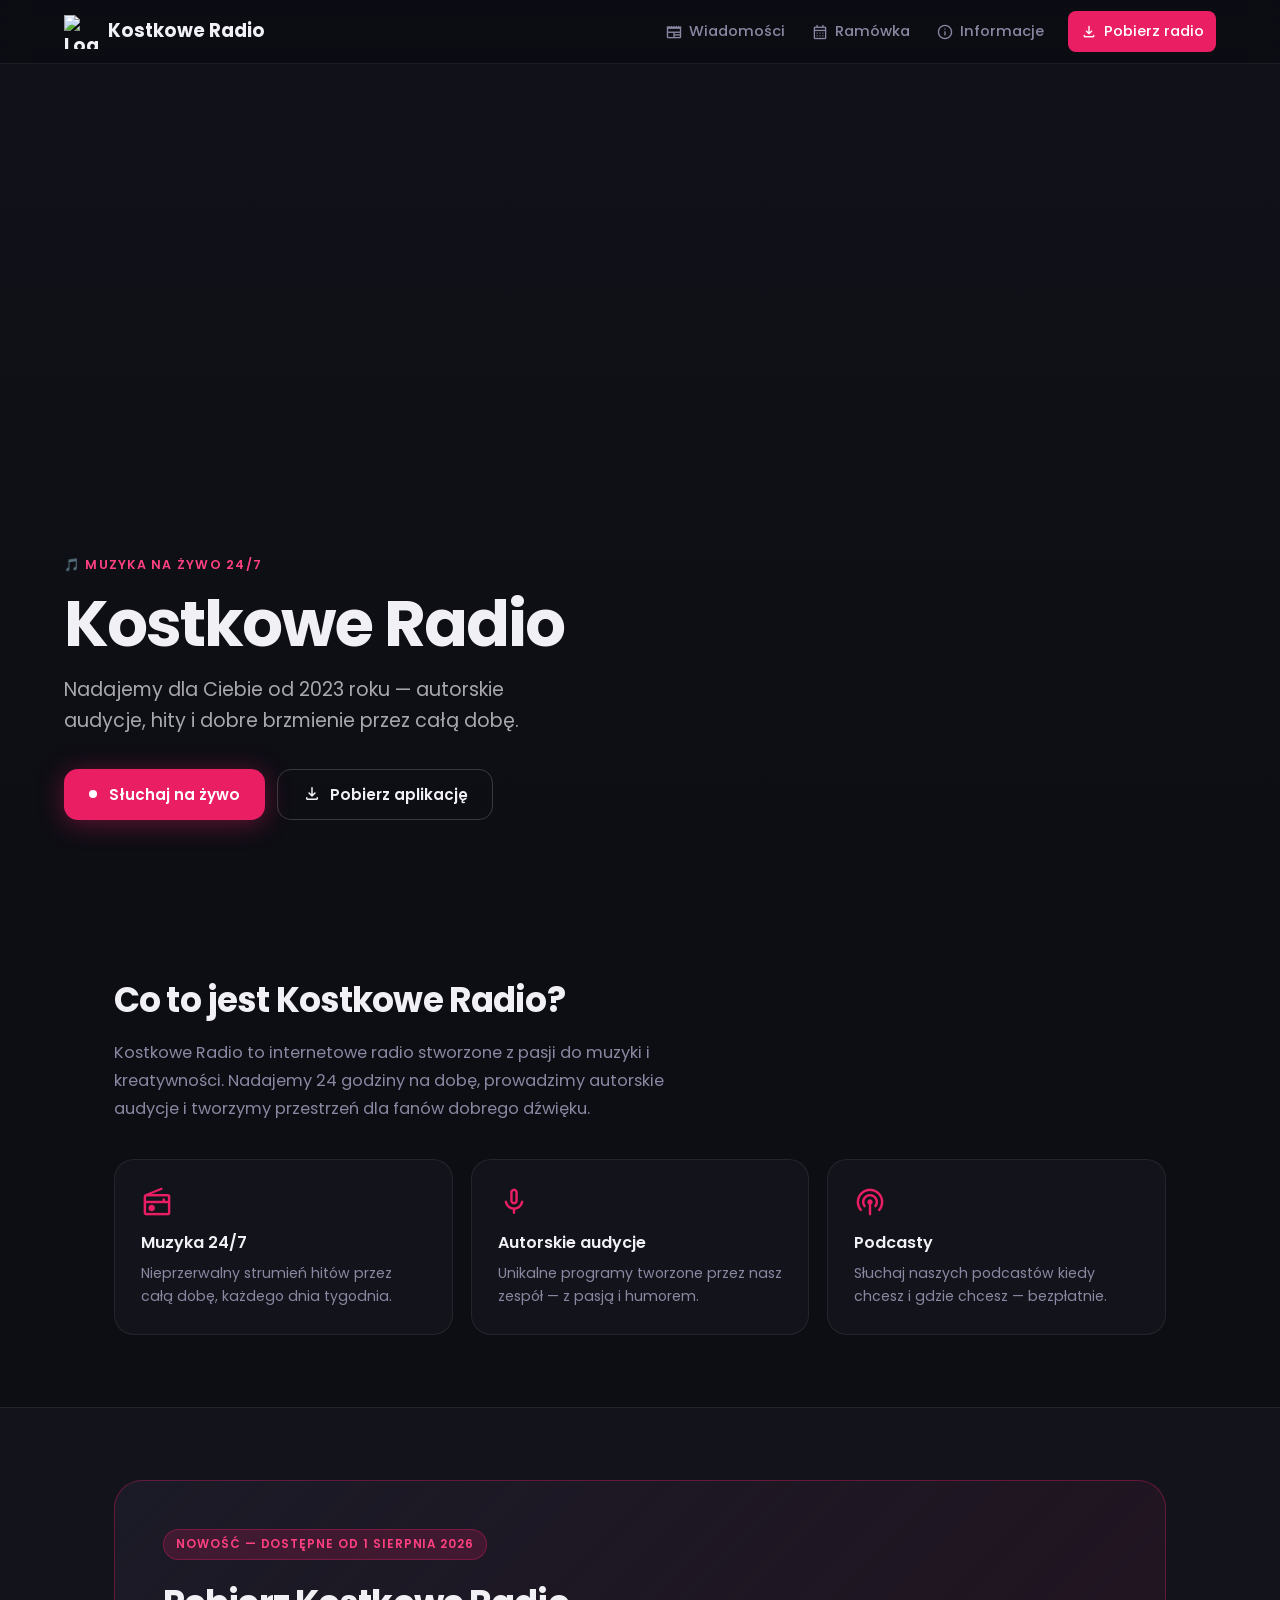
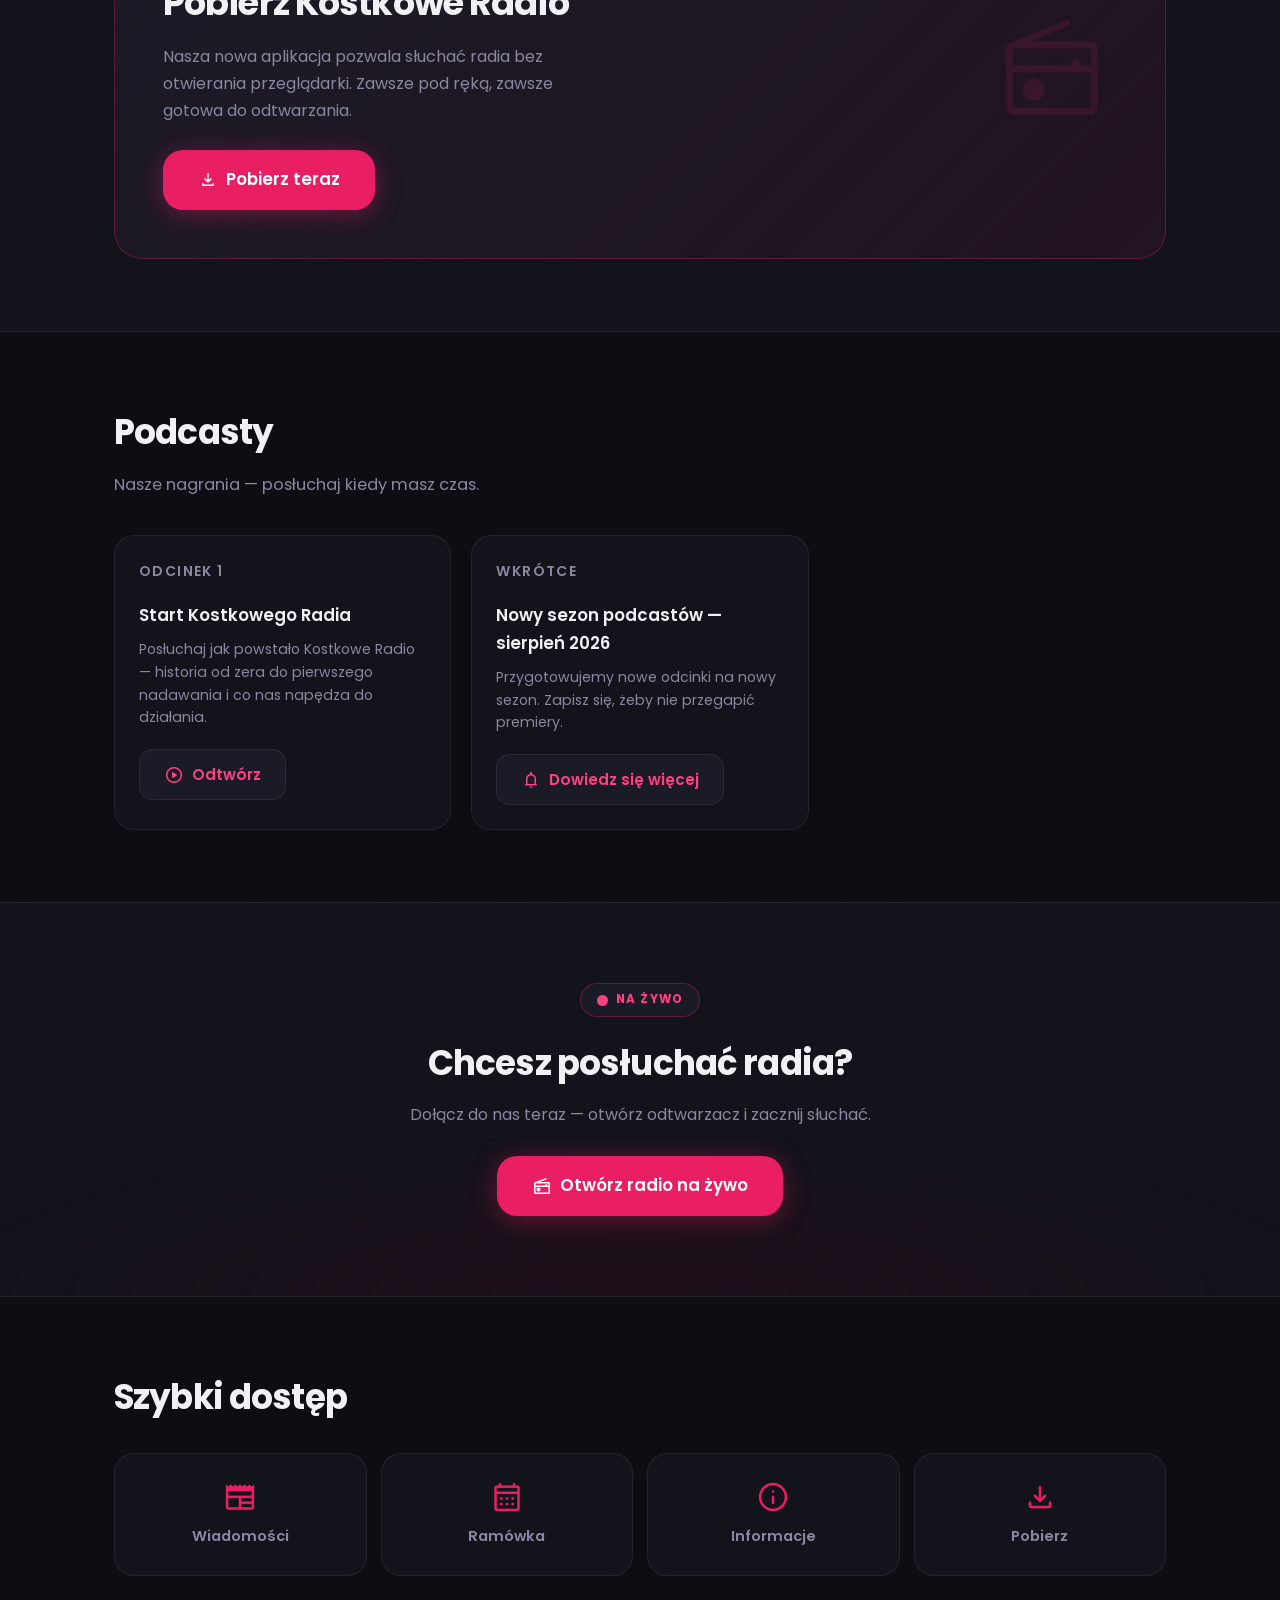
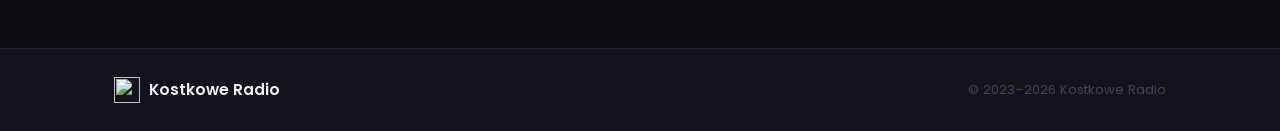
==== index.html @ e338e618 "Add files via upload" ====
<!DOCTYPE html>
<html lang="pl">
<head>
  <meta charset="UTF-8" />
  <meta name="viewport" content="width=device-width, initial-scale=1.0" />
  <meta name="description" content="Kostkowe Radio — internetowa stacja radiowa. Muzyka 24/7, autorskie audycje i podcasty." />
  <title>Kostkowe Radio</title>
  <link rel="icon" href="https://kostkoweradio.github.io/strona-glowna/icon.png" type="image/png" />
  <link rel="preconnect" href="https://fonts.googleapis.com" />
  <link rel="preconnect" href="https://fonts.gstatic.com" crossorigin />
  <link href="https://fonts.googleapis.com/css2?family=Poppins:wght@400;500;600;700&display=swap" rel="stylesheet" />
  <link rel="stylesheet" href="https://fonts.googleapis.com/css2?family=Material+Symbols+Rounded:opsz,wght,FILL,GRAD@20,400,1,0" />
  <link rel="stylesheet" href="style.css" />
</head>
<body>

  <!-- ===== NAVBAR ===== -->
  <header class="navbar">
    <div class="navbar-inner">
      <a href="index.html" class="navbar-brand">
        <img src="https://kostkoweradio.github.io/strona-glowna/icon.png" alt="Logo Kostkowe Radio" class="navbar-logo" />
        <span>Kostkowe Radio</span>
      </a>
      <button class="hamburger" id="hamburger" aria-label="Otwórz menu" aria-expanded="false">
        <span class="material-symbols-rounded">menu</span>
      </button>
      <nav class="nav-links" id="nav-links" aria-label="Nawigacja główna">
        <a href="wiadomosci.html" class="nav-link">
          <span class="material-symbols-rounded">newspaper</span>Wiadomości
        </a>
        <a href="ramowka.html" class="nav-link">
          <span class="material-symbols-rounded">calendar_month</span>Ramówka
        </a>
        <a href="informacje.html" class="nav-link">
          <span class="material-symbols-rounded">info</span>Informacje
        </a>
        <a href="/pobierz-kostkowe-radio/" class="nav-link nav-dl">
          <span class="material-symbols-rounded">download</span>Pobierz radio
        </a>
      </nav>
    </div>
  </header>

  <main>

    <!-- ===== HERO ===== -->
    <section class="hero" aria-label="Baner główny">
      <div class="hero-content">
        <p class="hero-label">🎵 Muzyka na żywo 24/7</p>
        <h1 class="hero-title">Kostkowe Radio</h1>
        <p class="hero-sub">Nadajemy dla Ciebie od 2023 roku — autorskie audycje, hity i dobre brzmienie przez całą dobę.</p>
        <div class="hero-actions">
          <a href="https://kostkoweradio.github.io/radio" target="_blank" rel="noopener noreferrer" class="btn btn-primary">
            <span class="live-dot"></span>&nbsp;Słuchaj na żywo
          </a>
          <a href="/pobierz-kostkowe-radio/" class="btn btn-outline">
            <span class="material-symbols-rounded">download</span>Pobierz aplikację
          </a>
        </div>
      </div>
    </section>

    <!-- ===== O NAS ===== -->
    <section class="section" aria-labelledby="opis-title">
      <div class="container">
        <h2 class="section-title" id="opis-title">Co to jest Kostkowe Radio?</h2>
        <p class="section-sub">
          Kostkowe Radio to internetowe radio stworzone z pasji do muzyki i kreatywności. Nadajemy 24 godziny na dobę, prowadzimy autorskie audycje i tworzymy przestrzeń dla fanów dobrego dźwięku.
        </p>
        <div class="feature-grid">
          <div class="feature-card">
            <span class="material-symbols-rounded feature-icon">radio</span>
            <h3>Muzyka 24/7</h3>
            <p>Nieprzerwalny strumień hitów przez całą dobę, każdego dnia tygodnia.</p>
          </div>
          <div class="feature-card">
            <span class="material-symbols-rounded feature-icon">mic</span>
            <h3>Autorskie audycje</h3>
            <p>Unikalne programy tworzone przez nasz zespół — z pasją i humorem.</p>
          </div>
          <div class="feature-card">
            <span class="material-symbols-rounded feature-icon">podcasts</span>
            <h3>Podcasty</h3>
            <p>Słuchaj naszych podcastów kiedy chcesz i gdzie chcesz — bezpłatnie.</p>
          </div>
        </div>
      </div>
    </section>

    <!-- ===== POBIERZ ===== -->
    <section class="section section-alt" aria-labelledby="pobierz-title">
      <div class="container">
        <div class="download-panel">
          <div class="download-text">
            <span class="dl-badge">Nowość — dostępne od 1 sierpnia 2026</span>
            <h2 id="pobierz-title">Pobierz Kostkowe Radio</h2>
            <p>Nasza nowa aplikacja pozwala słuchać radia bez otwierania przeglądarki. Zawsze pod ręką, zawsze gotowa do odtwarzania.</p>
            <a href="/pobierz-kostkowe-radio/" class="btn btn-primary btn-lg">
              <span class="material-symbols-rounded">download</span>Pobierz teraz
            </a>
          </div>
          <div class="dl-visual" aria-hidden="true">
            <span class="material-symbols-rounded">radio</span>
          </div>
        </div>
      </div>
    </section>

    <!-- ===== PODCASTY ===== -->
    <section class="section" aria-labelledby="podcasty-title">
      <div class="container">
        <h2 class="section-title" id="podcasty-title">Podcasty</h2>
        <p class="section-sub">Nasze nagrania — posłuchaj kiedy masz czas.</p>
        <div class="podcast-grid">
          <article class="podcast-card">
            <p class="podcast-ep">Odcinek 1</p>
            <h3>Start Kostkowego Radia</h3>
            <p>Posłuchaj jak powstało Kostkowe Radio — historia od zera do pierwszego nadawania i co nas napędza do działania.</p>
            <a href="https://kostkoweradio.github.io/podcasty/Koniec%20Zmiany%20Czasu%20Ju%C5%BC%20Od%202026.mp3"
               target="_blank" rel="noopener noreferrer" class="btn btn-ghost">
              <span class="material-symbols-rounded">play_circle</span>Odtwórz
            </a>
          </article>
          <article class="podcast-card">
            <p class="podcast-ep">Wkrótce</p>
            <h3>Nowy sezon podcastów — sierpień 2026</h3>
            <p>Przygotowujemy nowe odcinki na nowy sezon. Zapisz się, żeby nie przegapić premiery.</p>
            <a href="informacje.html" class="btn btn-ghost">
              <span class="material-symbols-rounded">notifications</span>Dowiedz się więcej
            </a>
          </article>
        </div>
      </div>
    </section>

    <!-- ===== LIVE ===== -->
    <section class="section section-live" aria-labelledby="live-title">
      <div class="container">
        <div class="live-panel">
          <div class="live-badge" aria-live="polite">
            <span class="live-dot live-dot-md"></span>NA ŻYWO
          </div>
          <h2 id="live-title">Chcesz posłuchać radia?</h2>
          <p>Dołącz do nas teraz — otwórz odtwarzacz i zacznij słuchać.</p>
          <a href="https://kostkoweradio.github.io/radio" target="_blank" rel="noopener noreferrer" class="btn btn-primary btn-lg">
            <span class="material-symbols-rounded">radio</span>Otwórz radio na żywo
          </a>
        </div>
      </div>
    </section>

    <!-- ===== SZYBKI DOSTĘP ===== -->
    <section class="section" aria-labelledby="tiles-title">
      <div class="container">
        <h2 class="section-title" id="tiles-title">Szybki dostęp</h2>
        <div class="tiles-grid">
          <a href="wiadomosci.html" class="tile">
            <span class="material-symbols-rounded">newspaper</span>
            <span class="tile-label">Wiadomości</span>
          </a>
          <a href="ramowka.html" class="tile">
            <span class="material-symbols-rounded">calendar_month</span>
            <span class="tile-label">Ramówka</span>
          </a>
          <a href="informacje.html" class="tile">
            <span class="material-symbols-rounded">info</span>
            <span class="tile-label">Informacje</span>
          </a>
          <a href="/pobierz-kostkowe-radio/" class="tile">
            <span class="material-symbols-rounded">download</span>
            <span class="tile-label">Pobierz</span>
          </a>
        </div>
      </div>
    </section>

  </main>

  <!-- ===== FOOTER ===== -->
  <footer class="footer">
    <div class="container footer-inner">
      <div class="footer-brand">
        <img src="https://kostkoweradio.github.io/strona-glowna/icon.png" alt="" class="footer-logo" aria-hidden="true" />
        <span>Kostkowe Radio</span>
      </div>
      <p class="footer-copy">© 2023–2026 Kostkowe Radio</p>
    </div>
  </footer>

  <script src="main.js"></script>
</body>
</html>
---- style.css ----
/* =====================================================
   Kostkowe Radio — style.css
   ===================================================== */

/* ===== CSS VARIABLES ===== */
:root {
  --bg:         #0d0d14;
  --surface:    #13131b;
  --surface-el: #1b1b27;
  --border:     rgba(255,255,255,0.07);
  --border-hi:  rgba(233,30,99,0.35);
  --accent:     #e91e63;
  --accent-lt:  #ff4081;
  --accent-glow:rgba(233,30,99,0.18);
  --txt:        #f0f0f5;
  --txt-2:      #8888a2;
  --txt-3:      #44445a;
  --r-sm:  8px;
  --r-md: 14px;
  --r-lg: 20px;
  --r-xl: 28px;
  --sh-accent: 0 4px 26px rgba(233,30,99,0.38);
  --nav-h: 64px;
  --font: 'Poppins', system-ui, sans-serif;
  --ease: 0.2s ease;
}

/* ===== RESET ===== */
*, *::before, *::after { box-sizing: border-box; margin: 0; padding: 0; }
img { display: block; max-width: 100%; }
a   { color: inherit; text-decoration: none; }
button { font-family: inherit; cursor: pointer; }
ul { list-style: none; }

/* ===== BASE ===== */
html { scroll-behavior: smooth; }
body {
  font-family: var(--font);
  background: var(--bg);
  color: var(--txt);
  line-height: 1.65;
  overflow-x: hidden;
}

/* ===== CONTAINER ===== */
.container {
  max-width: 1100px;
  margin: 0 auto;
  padding: 0 24px;
}

/* =====================================================
   NAVBAR
   ===================================================== */
.navbar {
  position: sticky;
  top: 0;
  z-index: 900;
  height: var(--nav-h);
  background: rgba(13,13,20,0.92);
  backdrop-filter: blur(14px);
  -webkit-backdrop-filter: blur(14px);
  border-bottom: 1px solid var(--border);
}
.navbar-inner {
  max-width: 1200px;
  margin: 0 auto;
  padding: 0 24px;
  height: 100%;
  display: flex;
  align-items: center;
  justify-content: space-between;
}
.navbar-brand {
  display: flex;
  align-items: center;
  gap: 10px;
  font-weight: 700;
  font-size: 1.15rem;
  color: var(--txt);
  flex-shrink: 0;
}
.navbar-logo { width: 34px; height: 34px; object-fit: contain; }

.nav-links { display: flex; align-items: center; gap: 2px; }
.nav-link {
  display: inline-flex;
  align-items: center;
  gap: 6px;
  padding: 8px 12px;
  border-radius: var(--r-sm);
  font-size: 0.92rem;
  font-weight: 500;
  color: var(--txt-2);
  white-space: nowrap;
  transition: color var(--ease), background var(--ease);
}
.nav-link .material-symbols-rounded { font-size: 18px; flex-shrink: 0; }
.nav-link:hover,
.nav-link.active { color: var(--txt); background: var(--surface-el); }

.nav-dl {
  background: var(--accent);
  color: #fff !important;
  margin-left: 10px;
}
.nav-dl:hover { background: var(--accent-lt) !important; }

.hamburger {
  display: none;
  align-items: center;
  justify-content: center;
  background: none;
  border: none;
  color: var(--txt);
  padding: 8px;
  border-radius: var(--r-sm);
}
.hamburger .material-symbols-rounded { font-size: 26px; }

/* =====================================================
   HERO
   ===================================================== */
.hero {
  position: relative;
  min-height: calc(100vh - var(--nav-h));
  background:
    url('https://kostkoweradio.github.io/strona-glowna/0yg11h.jpg')
    center/cover no-repeat;
  background-color: var(--surface);
  display: flex;
  align-items: flex-end;
  padding: 64px 5% 80px;
  overflow: hidden;
}
.hero::before {
  content: '';
  position: absolute;
  inset: 0;
  background: linear-gradient(
    to top,
    rgba(13,13,20,1)    0%,
    rgba(13,13,20,0.72) 45%,
    rgba(13,13,20,0.28) 100%
  );
  z-index: 0;
}
.hero-content { position: relative; z-index: 1; max-width: 640px; }
.hero-label {
  display: inline-block;
  font-size: 0.78rem;
  font-weight: 600;
  letter-spacing: 0.1em;
  text-transform: uppercase;
  color: var(--accent-lt);
  margin-bottom: 14px;
}
.hero-title {
  font-size: clamp(2.2rem, 5.5vw, 4rem);
  font-weight: 700;
  line-height: 1.1;
  letter-spacing: -0.03em;
  margin-bottom: 14px;
}
.hero-sub {
  font-size: clamp(0.95rem, 2vw, 1.2rem);
  color: rgba(240,240,245,0.68);
  margin-bottom: 32px;
  max-width: 460px;
}
.hero-actions { display: flex; flex-wrap: wrap; gap: 12px; }

/* =====================================================
   BUTTONS
   ===================================================== */
.btn {
  display: inline-flex;
  align-items: center;
  gap: 8px;
  padding: 12px 24px;
  border-radius: var(--r-md);
  font-family: var(--font);
  font-weight: 600;
  font-size: 0.95rem;
  border: 1.5px solid transparent;
  transition: transform var(--ease), box-shadow var(--ease), background var(--ease), border-color var(--ease);
}
.btn .material-symbols-rounded { font-size: 20px; }
.btn:active { transform: scale(0.97); }

.btn-primary {
  background: var(--accent);
  color: #fff;
  box-shadow: var(--sh-accent);
}
.btn-primary:hover {
  background: var(--accent-lt);
  transform: translateY(-1px);
  box-shadow: 0 6px 32px rgba(233,30,99,0.48);
}
.btn-outline {
  background: transparent;
  color: var(--txt);
  border-color: rgba(255,255,255,0.18);
}
.btn-outline:hover {
  border-color: rgba(255,255,255,0.4);
  background: rgba(255,255,255,0.05);
}
.btn-ghost {
  background: var(--surface-el);
  color: var(--accent-lt);
  border-color: var(--border);
}
.btn-ghost:hover { background: var(--accent); color: #fff; border-color: var(--accent); }

.btn-lg { padding: 15px 34px; font-size: 1.05rem; border-radius: var(--r-lg); }

/* ===== LIVE DOT ===== */
.live-dot {
  display: inline-block;
  width: 8px; height: 8px;
  border-radius: 50%;
  background: currentColor;
  flex-shrink: 0;
  animation: pulse-dot 2.2s ease-in-out infinite;
}
.live-dot-md { width: 11px; height: 11px; color: var(--accent-lt); }
@keyframes pulse-dot {
  0%,100% { opacity: 1; transform: scale(1); }
  50%      { opacity: 0.4; transform: scale(0.75); }
}

/* =====================================================
   SECTIONS
   ===================================================== */
.section { padding: 72px 0; }
.section-alt {
  background: var(--surface);
  border-top:    1px solid var(--border);
  border-bottom: 1px solid var(--border);
}
.section-title {
  font-size: clamp(1.45rem, 3vw, 2.15rem);
  font-weight: 700;
  letter-spacing: -0.025em;
  margin-bottom: 10px;
}
.section-sub {
  font-size: 1.02rem;
  color: var(--txt-2);
  max-width: 580px;
  line-height: 1.72;
  margin-bottom: 36px;
}

/* =====================================================
   FEATURE GRID
   ===================================================== */
.feature-grid {
  display: grid;
  grid-template-columns: repeat(auto-fit, minmax(220px, 1fr));
  gap: 18px;
  margin-top: 36px;
}
.feature-card {
  background: var(--surface);
  border: 1px solid var(--border);
  border-radius: var(--r-lg);
  padding: 26px;
  transition: border-color var(--ease), transform var(--ease);
}
.feature-card:hover { border-color: var(--border-hi); transform: translateY(-3px); }
.feature-icon { font-size: 32px; color: var(--accent); display: block; margin-bottom: 12px; }
.feature-card h3 { font-size: 1rem; font-weight: 600; margin-bottom: 6px; }
.feature-card p  { font-size: 0.88rem; color: var(--txt-2); line-height: 1.62; }

/* =====================================================
   DOWNLOAD PANEL
   ===================================================== */
.download-panel {
  display: grid;
  grid-template-columns: 1fr 130px;
  align-items: center;
  gap: 32px;
  background: linear-gradient(135deg, var(--surface-el) 0%, rgba(233,30,99,0.07) 100%);
  border: 1px solid var(--border-hi);
  border-radius: var(--r-xl);
  padding: 48px;
  overflow: hidden;
}
.dl-badge {
  display: inline-block;
  background: var(--accent-glow);
  color: var(--accent-lt);
  border: 1px solid var(--border-hi);
  font-size: 0.74rem;
  font-weight: 600;
  letter-spacing: 0.08em;
  text-transform: uppercase;
  padding: 5px 12px;
  border-radius: 100px;
  margin-bottom: 14px;
}
.download-text h2 {
  font-size: clamp(1.5rem, 3.5vw, 2.2rem);
  font-weight: 700;
  letter-spacing: -0.025em;
  margin-bottom: 10px;
}
.download-text p {
  font-size: 1rem;
  color: var(--txt-2);
  line-height: 1.7;
  margin-bottom: 26px;
  max-width: 440px;
}
.dl-visual {
  display: flex;
  justify-content: center;
  align-items: center;
}
.dl-visual .material-symbols-rounded {
  font-size: 110px;
  color: rgba(233,30,99,0.13);
  user-select: none;
}

/* =====================================================
   PODCAST CARDS
   ===================================================== */
.podcast-grid {
  display: grid;
  grid-template-columns: repeat(auto-fill, minmax(290px, 1fr));
  gap: 20px;
  margin-top: 32px;
}
.podcast-card {
  background: var(--surface);
  border: 1px solid var(--border);
  border-radius: var(--r-lg);
  padding: 24px;
  transition: border-color var(--ease), transform var(--ease);
}
.podcast-card:hover { border-color: var(--border-hi); transform: translateY(-2px); }
.podcast-ep {
  font-size: 0.74rem;
  font-weight: 600;
  letter-spacing: 0.1em;
  text-transform: uppercase;
  color: var(--accent);
  margin-bottom: 8px;
}
.podcast-card h3 { font-size: 1.05rem; font-weight: 600; margin-bottom: 8px; }
.podcast-card p  { font-size: 0.88rem; color: var(--txt-2); line-height: 1.62; margin-bottom: 20px; }

/* =====================================================
   LIVE SECTION
   ===================================================== */
.section-live {
  background: radial-gradient(
    ellipse 80% 60% at 50% 100%,
    rgba(233,30,99,0.08) 0%,
    var(--surface) 70%
  );
  border-top:    1px solid var(--border);
  border-bottom: 1px solid var(--border);
}
.live-panel { text-align: center; padding: 8px 0; }
.live-badge {
  display: inline-flex;
  align-items: center;
  gap: 8px;
  background: var(--surface-el);
  border: 1px solid var(--border-hi);
  border-radius: 100px;
  padding: 6px 16px;
  font-size: 0.74rem;
  font-weight: 700;
  letter-spacing: 0.1em;
  color: var(--accent-lt);
  margin-bottom: 18px;
}
.live-panel h2 {
  font-size: clamp(1.45rem, 3.5vw, 2.15rem);
  font-weight: 700;
  letter-spacing: -0.025em;
  margin-bottom: 10px;
}
.live-panel > p { color: var(--txt-2); font-size: 1rem; margin-bottom: 28px; }

/* =====================================================
   QUICK TILES
   ===================================================== */
.tiles-grid {
  display: grid;
  grid-template-columns: repeat(auto-fit, minmax(140px, 1fr));
  gap: 14px;
  margin-top: 28px;
}
.tile {
  display: flex;
  flex-direction: column;
  align-items: center;
  gap: 10px;
  background: var(--surface);
  border: 1px solid var(--border);
  border-radius: var(--r-lg);
  padding: 26px 16px;
  color: var(--txt-2);
  transition: border-color var(--ease), color var(--ease), transform var(--ease);
}
.tile:hover { border-color: var(--border-hi); color: var(--txt); transform: translateY(-3px); }
.tile .material-symbols-rounded { font-size: 34px; color: var(--accent); }
.tile-label { font-weight: 600; font-size: 0.92rem; }

/* =====================================================
   FOOTER
   ===================================================== */
.footer {
  background: var(--surface);
  border-top: 1px solid var(--border);
  padding: 28px 0;
}
.footer-inner {
  display: flex;
  align-items: center;
  justify-content: space-between;
  flex-wrap: wrap;
  gap: 14px;
}
.footer-brand { display: flex; align-items: center; gap: 9px; font-weight: 600; font-size: 0.97rem; }
.footer-logo  { width: 26px; height: 26px; object-fit: contain; }
.footer-copy  { color: var(--txt-3); font-size: 0.82rem; }

/* =====================================================
   PAGE HERO  (wiadomości / ramówka / informacje)
   ===================================================== */
.page-hero {
  padding: 60px 0 36px;
  border-bottom: 1px solid var(--border);
}
.page-eyebrow {
  display: inline-flex;
  align-items: center;
  gap: 7px;
  font-size: 0.76rem;
  font-weight: 600;
  letter-spacing: 0.1em;
  text-transform: uppercase;
  color: var(--accent);
  margin-bottom: 10px;
}
.page-eyebrow .material-symbols-rounded { font-size: 17px; }
.page-hero h1 {
  font-size: clamp(1.8rem, 4vw, 2.75rem);
  font-weight: 700;
  letter-spacing: -0.025em;
  line-height: 1.12;
}
.page-hero p { color: var(--txt-2); font-size: 1.05rem; margin-top: 8px; }

/* =====================================================
   NEWS
   ===================================================== */
.news-grid {
  display: grid;
  grid-template-columns: repeat(auto-fill, minmax(280px, 1fr));
  gap: 22px;
  margin-top: 36px;
}
.news-card {
  background: var(--surface);
  border: 1px solid var(--border);
  border-radius: var(--r-lg);
  padding: 26px;
  display: flex;
  flex-direction: column;
  transition: border-color var(--ease), transform var(--ease);
}
.news-card:hover { border-color: var(--border-hi); transform: translateY(-3px); }
.news-date {
  font-size: 0.74rem;
  font-weight: 600;
  letter-spacing: 0.08em;
  text-transform: uppercase;
  color: var(--accent);
  margin-bottom: 8px;
}
.news-card h3 { font-size: 1.05rem; font-weight: 600; line-height: 1.4; margin-bottom: 8px; }
.news-card p  { font-size: 0.88rem; color: var(--txt-2); line-height: 1.65; flex-grow: 1; margin-bottom: 18px; }
.news-more {
  display: inline-flex;
  align-items: center;
  gap: 4px;
  color: var(--accent-lt);
  font-size: 0.88rem;
  font-weight: 600;
}
.news-more:hover { text-decoration: underline; }
.news-more .material-symbols-rounded { font-size: 16px; }

/* =====================================================
   SCHEDULE
   ===================================================== */
.schedule-wrap { margin-top: 36px; display: grid; gap: 26px; }
.schedule-block {
  background: var(--surface);
  border: 1px solid var(--border);
  border-radius: var(--r-lg);
  overflow: hidden;
}
.schedule-head {
  padding: 13px 22px;
  background: var(--surface-el);
  border-bottom: 1px solid var(--border);
  font-size: 0.76rem;
  font-weight: 700;
  letter-spacing: 0.1em;
  text-transform: uppercase;
  color: var(--accent);
}
.schedule-row {
  display: grid;
  grid-template-columns: 108px 1fr;
  padding: 13px 22px;
  border-bottom: 1px solid var(--border);
  gap: 8px;
  transition: background var(--ease);
}
.schedule-row:last-child { border-bottom: none; }
.schedule-row:hover { background: var(--surface-el); }
.sch-time { font-size: 0.88rem; font-weight: 600; color: var(--accent-lt); white-space: nowrap; }
.sch-info { display: flex; flex-direction: column; gap: 2px; }
.sch-title { font-size: 0.95rem; font-weight: 500; }
.sch-desc  { font-size: 0.82rem; color: var(--txt-2); }

/* =====================================================
   INFO PAGE
   ===================================================== */
.info-grid {
  display: grid;
  grid-template-columns: repeat(auto-fit, minmax(270px, 1fr));
  gap: 22px;
  margin-top: 36px;
}
.info-card {
  background: var(--surface);
  border: 1px solid var(--border);
  border-radius: var(--r-lg);
  padding: 26px;
}
.info-card-head {
  display: flex;
  align-items: center;
  gap: 9px;
  margin-bottom: 16px;
}
.info-card-head .material-symbols-rounded { color: var(--accent); font-size: 22px; }
.info-card-head h3 { font-size: 1.05rem; font-weight: 600; }
.info-card > p { font-size: 0.9rem; color: var(--txt-2); line-height: 1.7; margin-bottom: 8px; }
.info-list li {
  display: flex;
  align-items: baseline;
  gap: 10px;
  padding: 9px 0;
  border-bottom: 1px solid var(--border);
  font-size: 0.88rem;
}
.info-list li:last-child { border-bottom: none; }
.info-list li::before {
  content: '';
  display: inline-block;
  width: 5px; height: 5px;
  border-radius: 50%;
  background: var(--accent);
  flex-shrink: 0;
  margin-top: 3px;
}
.li-label { color: var(--txt-2); min-width: 90px; }
.li-val   { color: var(--txt); font-weight: 500; }

/* =====================================================
   MOBILE MENU
   ===================================================== */
@media (max-width: 768px) {
  .hamburger { display: flex; }

  .nav-links {
    display: none;
    position: fixed;
    top: var(--nav-h);
    left: 0; right: 0;
    background: var(--surface);
    border-bottom: 1px solid var(--border);
    flex-direction: column;
    padding: 12px;
    gap: 4px;
    z-index: 890;
    box-shadow: 0 12px 40px rgba(0,0,0,0.5);
  }
  .nav-links.open { display: flex; }
  .nav-link { width: 100%; padding: 13px 16px; }
  .nav-dl { margin-left: 0; margin-top: 4px; }
}

/* =====================================================
   RESPONSIVE BREAKPOINTS
   ===================================================== */
@media (max-width: 900px) {
  .download-panel { padding: 36px 28px; }
}

@media (max-width: 700px) {
  .hero { align-items: flex-end; padding: 40px 24px 60px; min-height: 80vh; }
  .download-panel { grid-template-columns: 1fr; padding: 30px 24px; }
  .dl-visual { display: none; }
  .tiles-grid { grid-template-columns: repeat(2, 1fr); }
  .footer-inner { flex-direction: column; align-items: flex-start; }
  .section { padding: 52px 0; }
  .page-hero { padding: 44px 0 28px; }
}

@media (max-width: 480px) {
  .section { padding: 44px 0; }
  .feature-grid  { grid-template-columns: 1fr; }
  .news-grid     { grid-template-columns: 1fr; }
  .podcast-grid  { grid-template-columns: 1fr; }
  .info-grid     { grid-template-columns: 1fr; }
  .tiles-grid    { grid-template-columns: repeat(2, 1fr); }
  .download-panel { padding: 24px 20px; }
  .sch-desc { display: none; }
}
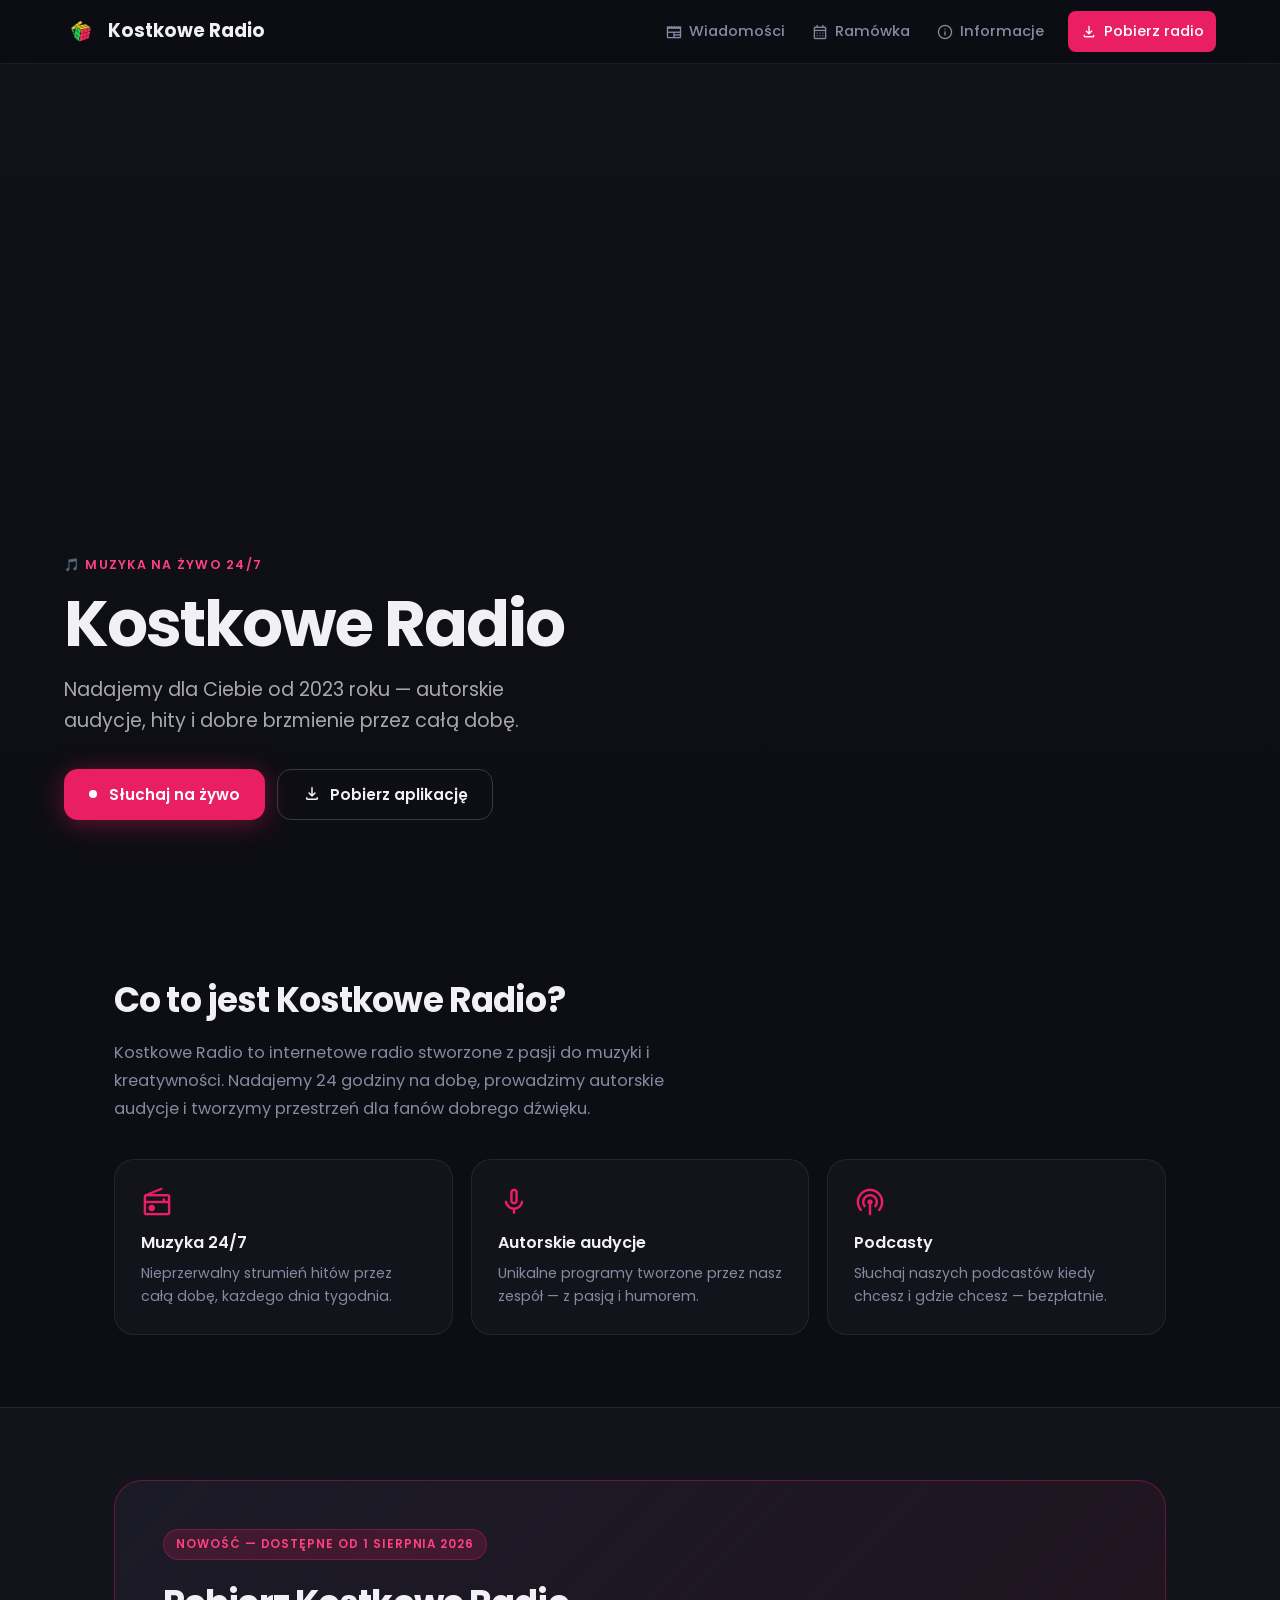
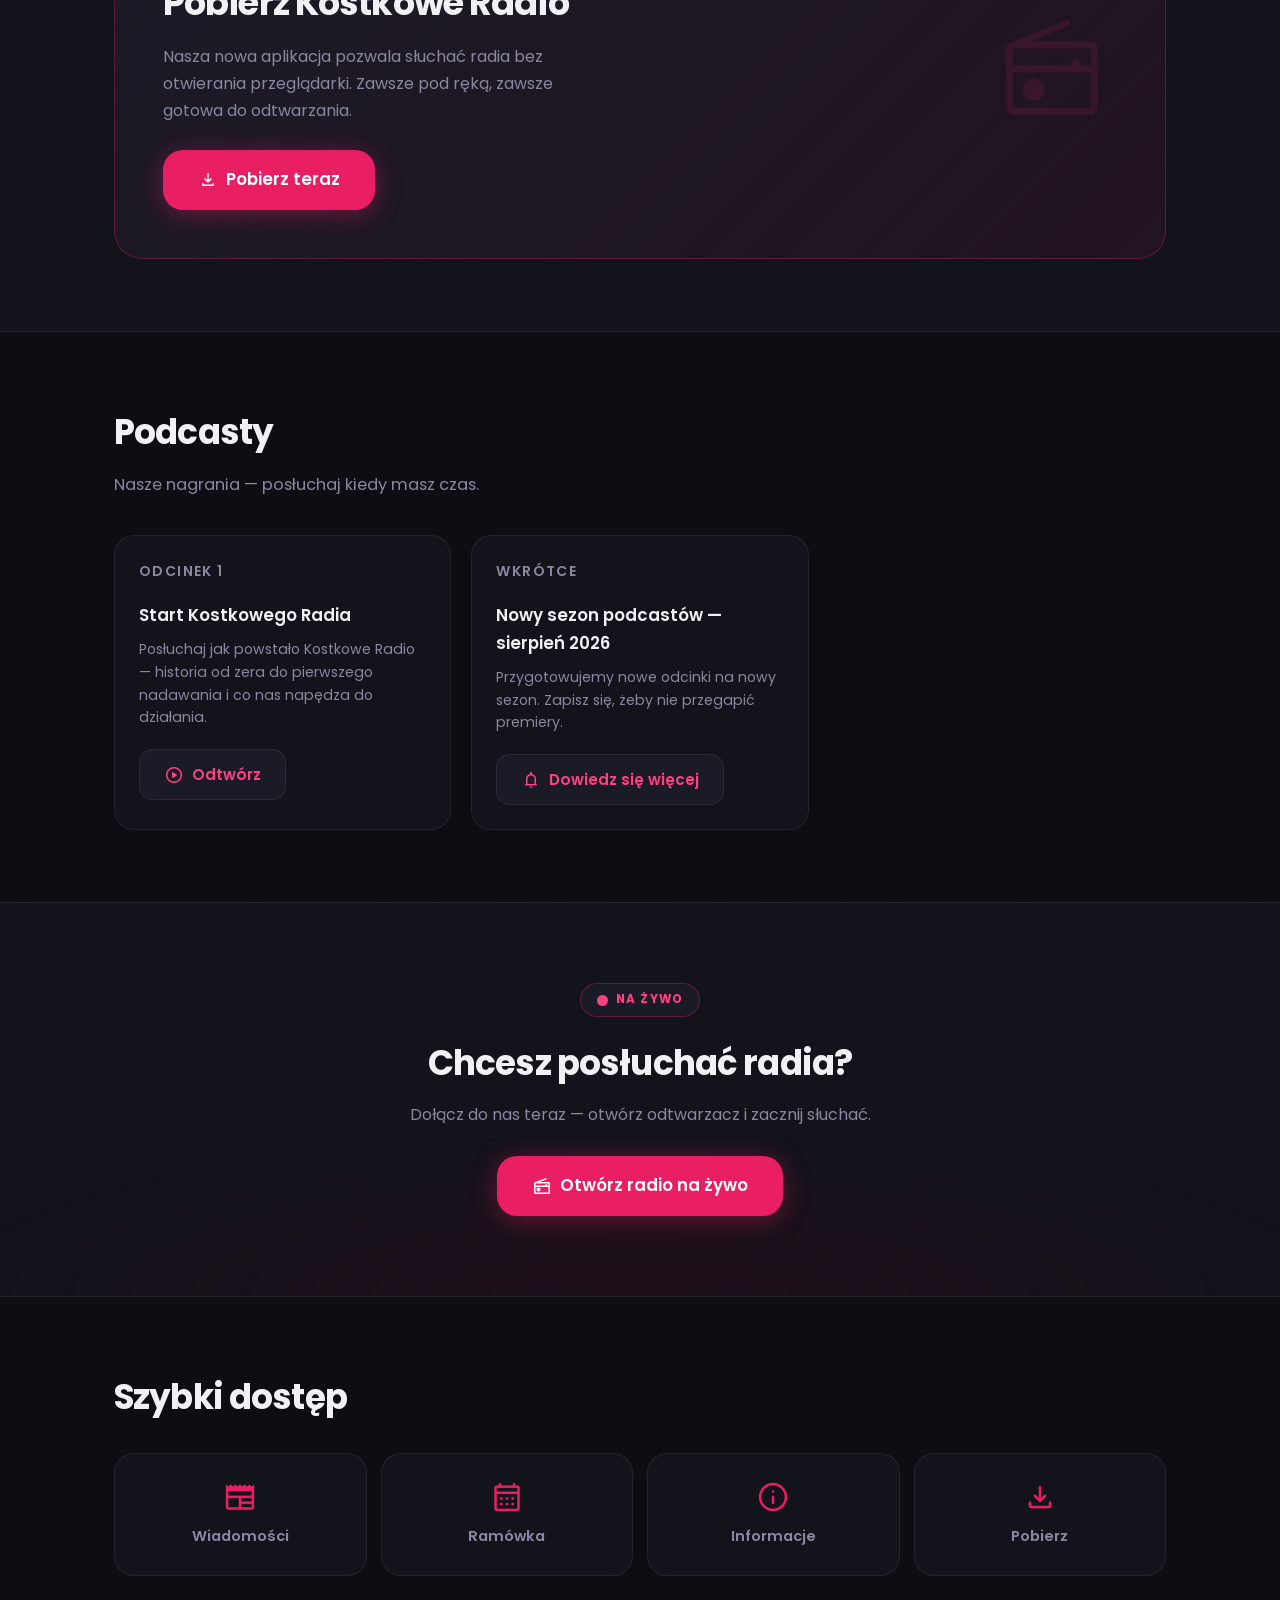
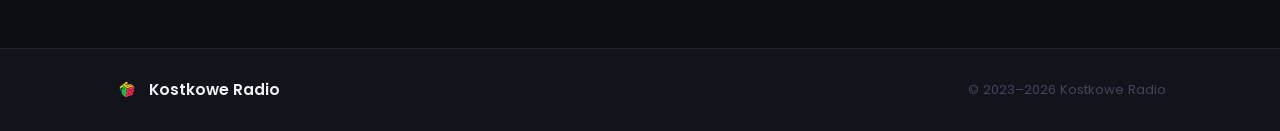
==== commit 47fe7f56: "Update index.html" ====
--- a/index.html
+++ b/index.html
@@ -3,35 +3,35 @@
 <head>
   <meta charset="UTF-8" />
   <meta name="viewport" content="width=device-width, initial-scale=1.0" />
-  <meta name="description" content="Kostkowe Radio — internetowa stacja radiowa. Muzyka 24/7, autorskie audycje i podcasty." />
+  <meta name="description" content="Kostkowe Radio - internetowa stacja radiowa. Muzyka 24/7, autorskie audycje i podcasty." />
   <title>Kostkowe Radio</title>
-  <link rel="icon" href="https://kostkoweradio.github.io/strona-glowna/icon.png" type="image/png" />
+  <link rel="icon" href="https://kostkoweradio.github.io/icon.png" type="image/png" />
   <link rel="preconnect" href="https://fonts.googleapis.com" />
   <link rel="preconnect" href="https://fonts.gstatic.com" crossorigin />
   <link href="https://fonts.googleapis.com/css2?family=Poppins:wght@400;500;600;700&display=swap" rel="stylesheet" />
   <link rel="stylesheet" href="https://fonts.googleapis.com/css2?family=Material+Symbols+Rounded:opsz,wght,FILL,GRAD@20,400,1,0" />
-  <link rel="stylesheet" href="style.css" />
+  <link rel="stylesheet" href="/style.css" />
 </head>
 <body>
 
   <!-- ===== NAVBAR ===== -->
   <header class="navbar">
     <div class="navbar-inner">
-      <a href="index.html" class="navbar-brand">
-        <img src="https://kostkoweradio.github.io/strona-glowna/icon.png" alt="Logo Kostkowe Radio" class="navbar-logo" />
+      <a href="/" class="navbar-brand">
+        <img src="https://kostkoweradio.github.io/icon.png" alt="Logo Kostkowe Radio" class="navbar-logo" />
         <span>Kostkowe Radio</span>
       </a>
       <button class="hamburger" id="hamburger" aria-label="Otwórz menu" aria-expanded="false">
         <span class="material-symbols-rounded">menu</span>
       </button>
       <nav class="nav-links" id="nav-links" aria-label="Nawigacja główna">
-        <a href="wiadomosci.html" class="nav-link">
+        <a href="/wiadomosci/" class="nav-link">
           <span class="material-symbols-rounded">newspaper</span>Wiadomości
         </a>
-        <a href="ramowka.html" class="nav-link">
+        <a href="/ramowka/" class="nav-link">
           <span class="material-symbols-rounded">calendar_month</span>Ramówka
         </a>
-        <a href="informacje.html" class="nav-link">
+        <a href="/informacje/" class="nav-link">
           <span class="material-symbols-rounded">info</span>Informacje
         </a>
         <a href="/pobierz-kostkowe-radio/" class="nav-link nav-dl">
@@ -125,7 +125,7 @@
             <p class="podcast-ep">Wkrótce</p>
             <h3>Nowy sezon podcastów — sierpień 2026</h3>
             <p>Przygotowujemy nowe odcinki na nowy sezon. Zapisz się, żeby nie przegapić premiery.</p>
-            <a href="informacje.html" class="btn btn-ghost">
+            <a href="/informacje/" class="btn btn-ghost">
               <span class="material-symbols-rounded">notifications</span>Dowiedz się więcej
             </a>
           </article>
@@ -142,7 +142,7 @@
           </div>
           <h2 id="live-title">Chcesz posłuchać radia?</h2>
           <p>Dołącz do nas teraz — otwórz odtwarzacz i zacznij słuchać.</p>
-          <a href="https://kostkoweradio.github.io/radio" target="_blank" rel="noopener noreferrer" class="btn btn-primary btn-lg">
+          <a href="https://kostkoweradio.github.io/radio/" target="_blank" rel="noopener noreferrer" class="btn btn-primary btn-lg">
             <span class="material-symbols-rounded">radio</span>Otwórz radio na żywo
           </a>
         </div>
@@ -154,15 +154,15 @@
       <div class="container">
         <h2 class="section-title" id="tiles-title">Szybki dostęp</h2>
         <div class="tiles-grid">
-          <a href="wiadomosci.html" class="tile">
+          <a href="/wiadomosci/" class="tile">
             <span class="material-symbols-rounded">newspaper</span>
             <span class="tile-label">Wiadomości</span>
           </a>
-          <a href="ramowka.html" class="tile">
+          <a href="/ramowka/" class="tile">
             <span class="material-symbols-rounded">calendar_month</span>
             <span class="tile-label">Ramówka</span>
           </a>
-          <a href="informacje.html" class="tile">
+          <a href="/informacje/" class="tile">
             <span class="material-symbols-rounded">info</span>
             <span class="tile-label">Informacje</span>
           </a>
@@ -180,7 +180,7 @@
   <footer class="footer">
     <div class="container footer-inner">
       <div class="footer-brand">
-        <img src="https://kostkoweradio.github.io/strona-glowna/icon.png" alt="" class="footer-logo" aria-hidden="true" />
+        <img src="https://kostkoweradio.github.io/icon.png" alt="" class="footer-logo" aria-hidden="true" />
         <span>Kostkowe Radio</span>
       </div>
       <p class="footer-copy">© 2023–2026 Kostkowe Radio</p>
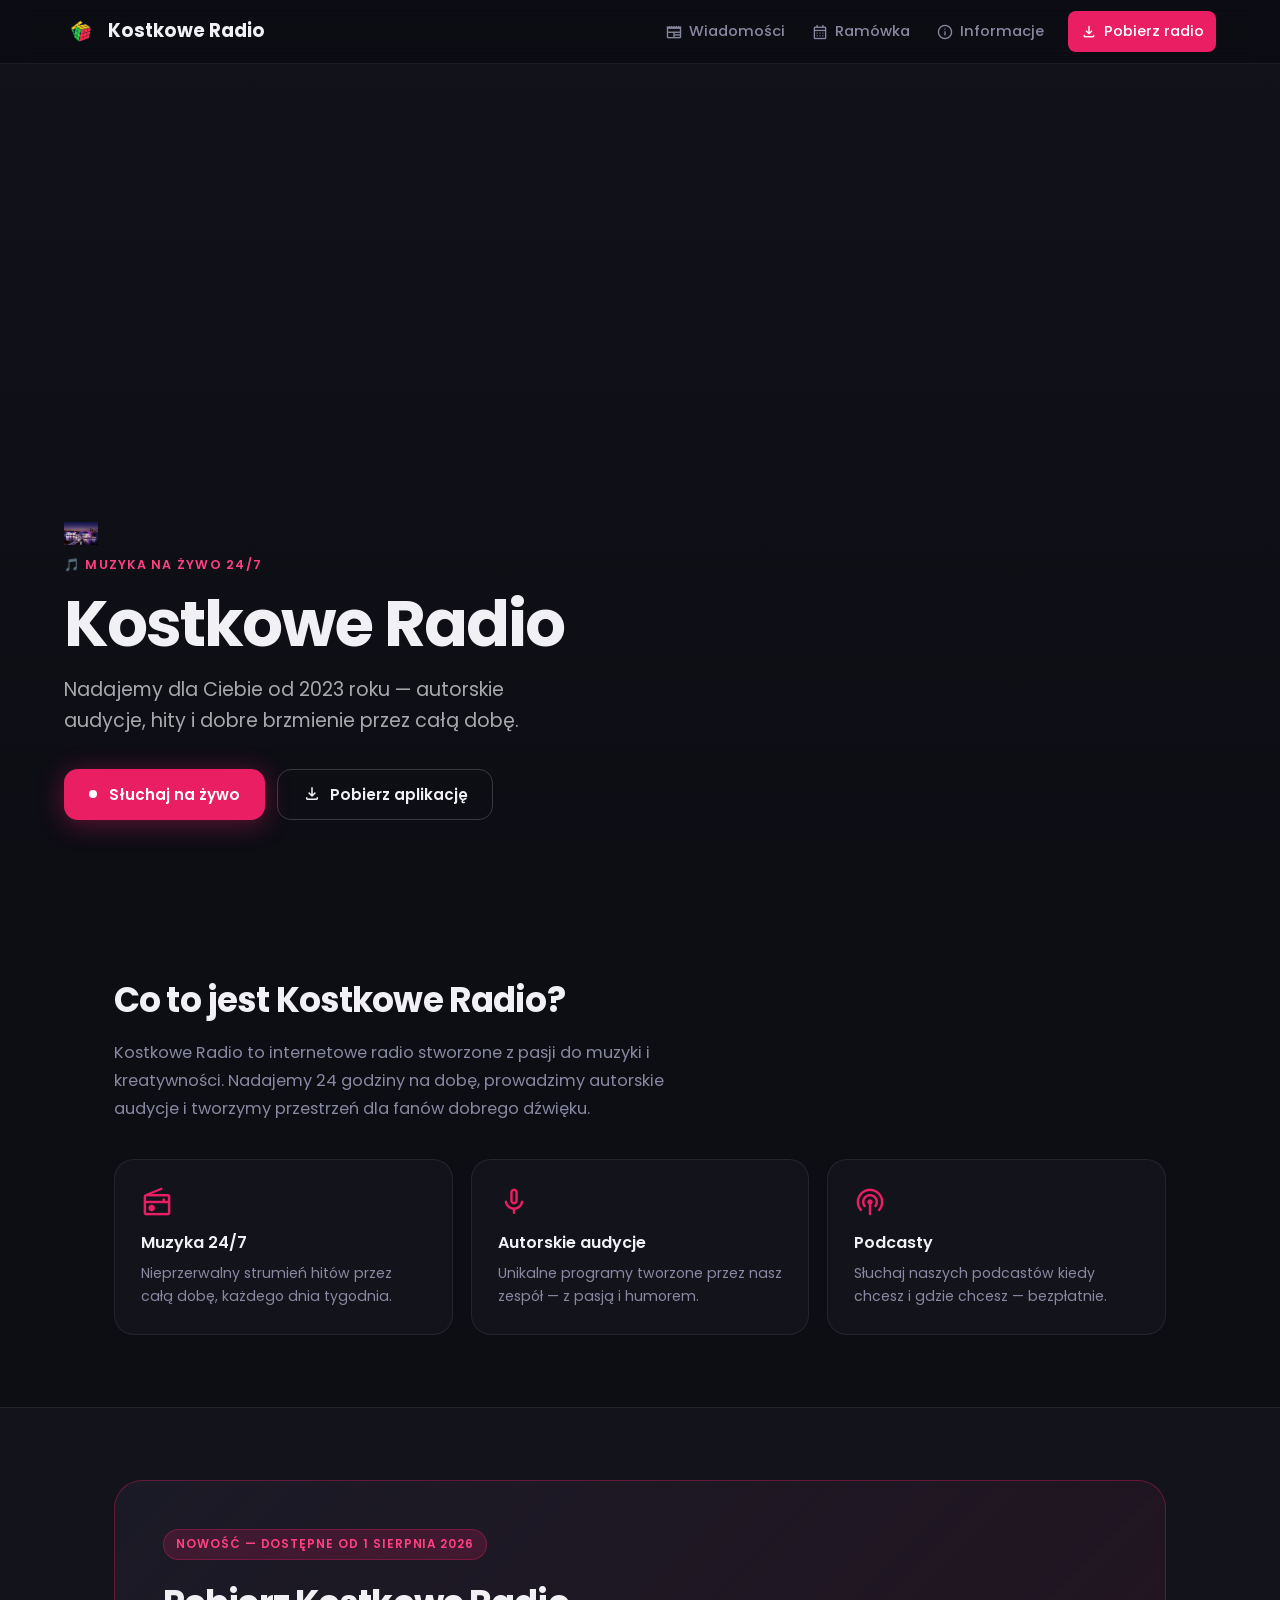
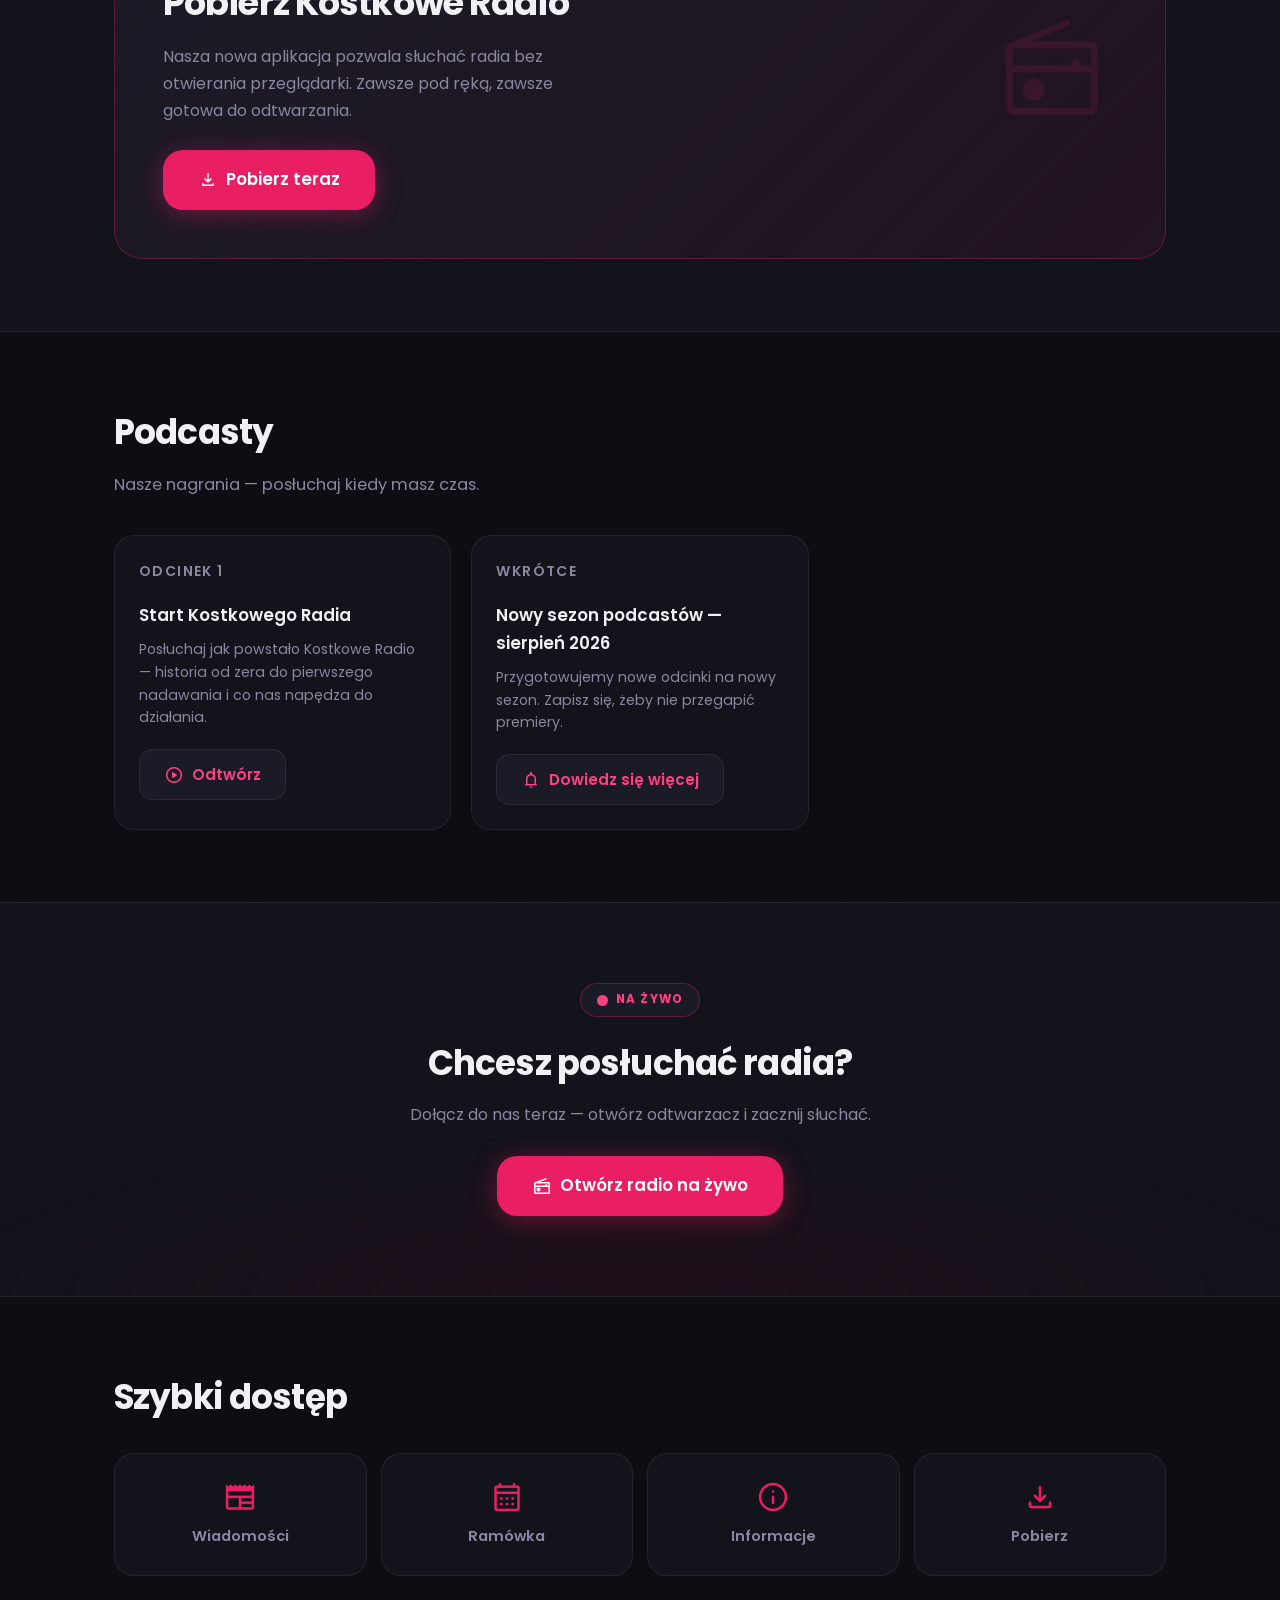
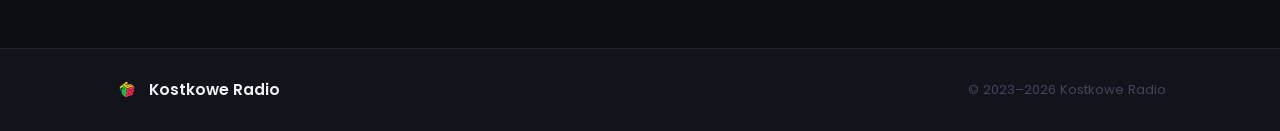
==== commit 2f63a691: "Update index.html" ====
--- a/index.html
+++ b/index.html
@@ -46,6 +46,7 @@
     <!-- ===== HERO ===== -->
     <section class="hero" aria-label="Baner główny">
       <div class="hero-content">
+        <img src="https://kostkoweradio.github.io/0yg11h.jpg" alt="Hero Kostkowe Radio" class="navbar-logo" />
         <p class="hero-label">🎵 Muzyka na żywo 24/7</p>
         <h1 class="hero-title">Kostkowe Radio</h1>
         <p class="hero-sub">Nadajemy dla Ciebie od 2023 roku — autorskie audycje, hity i dobre brzmienie przez całą dobę.</p>
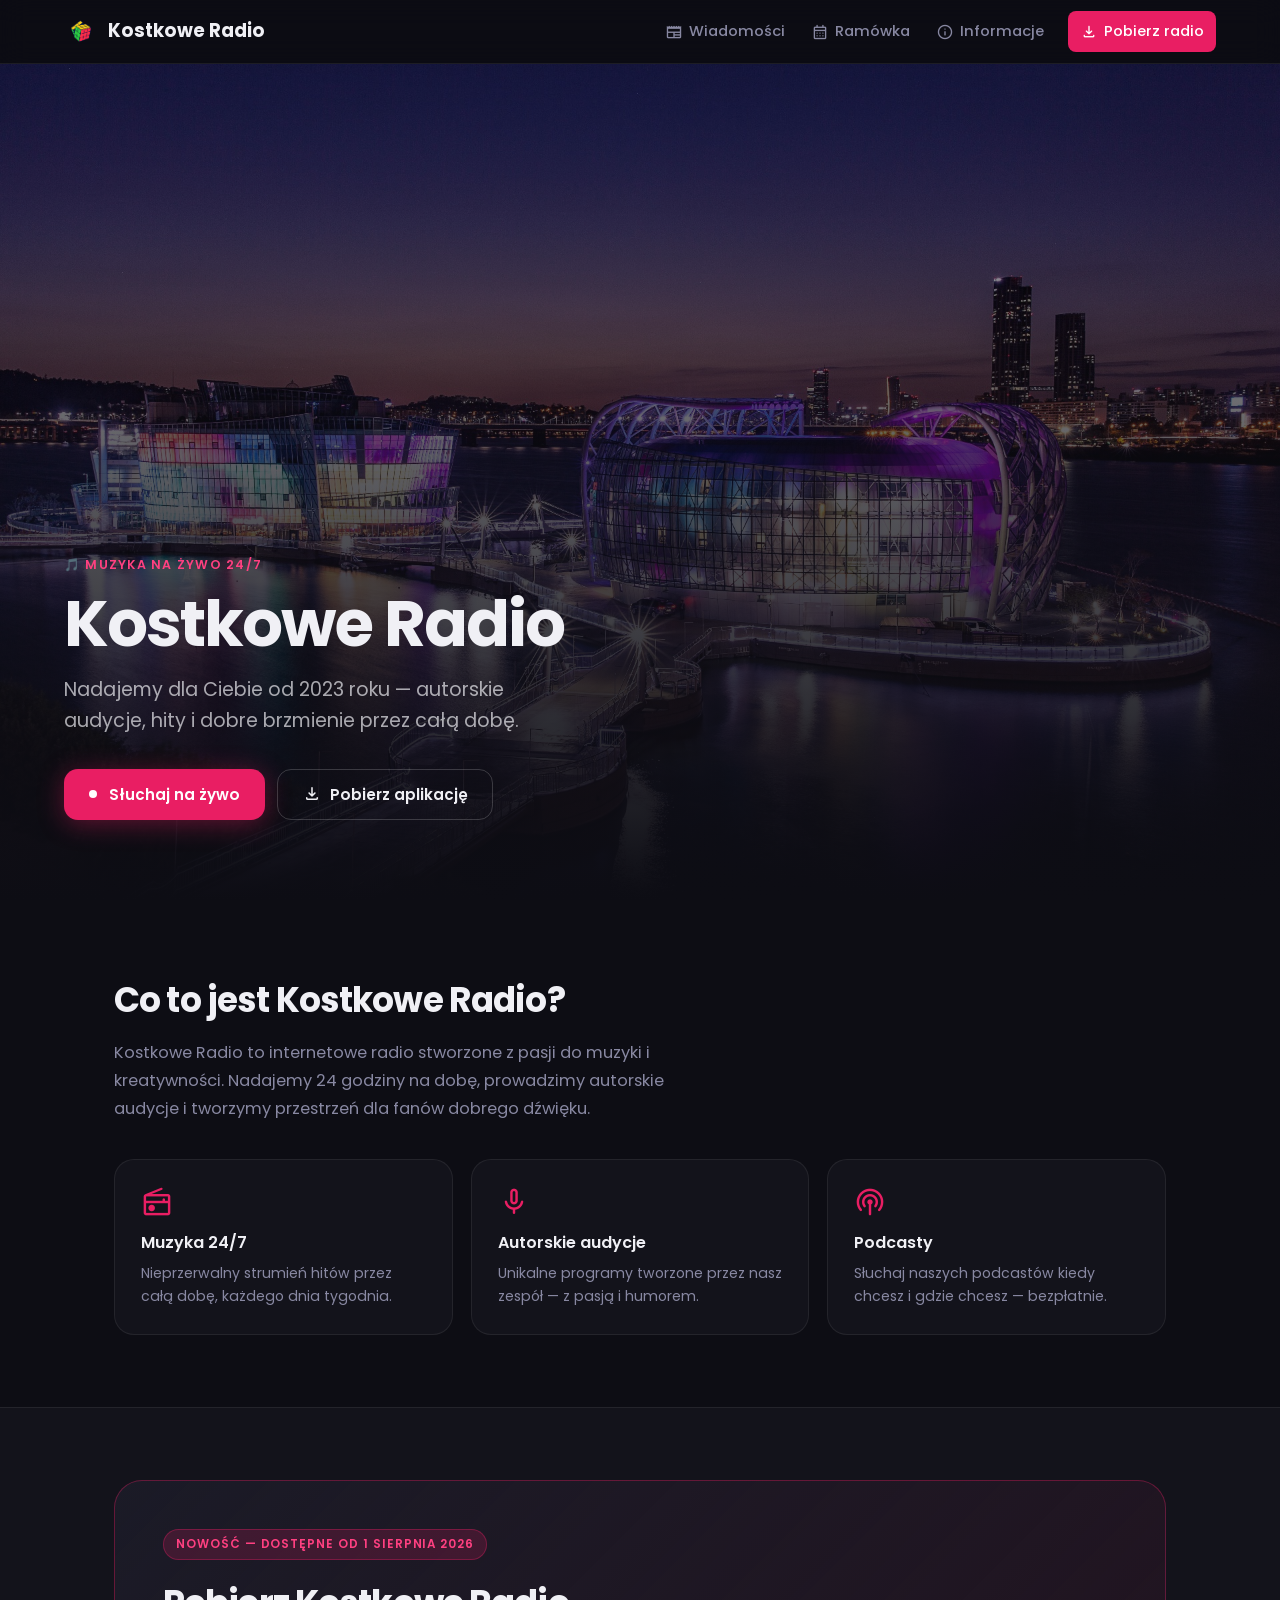
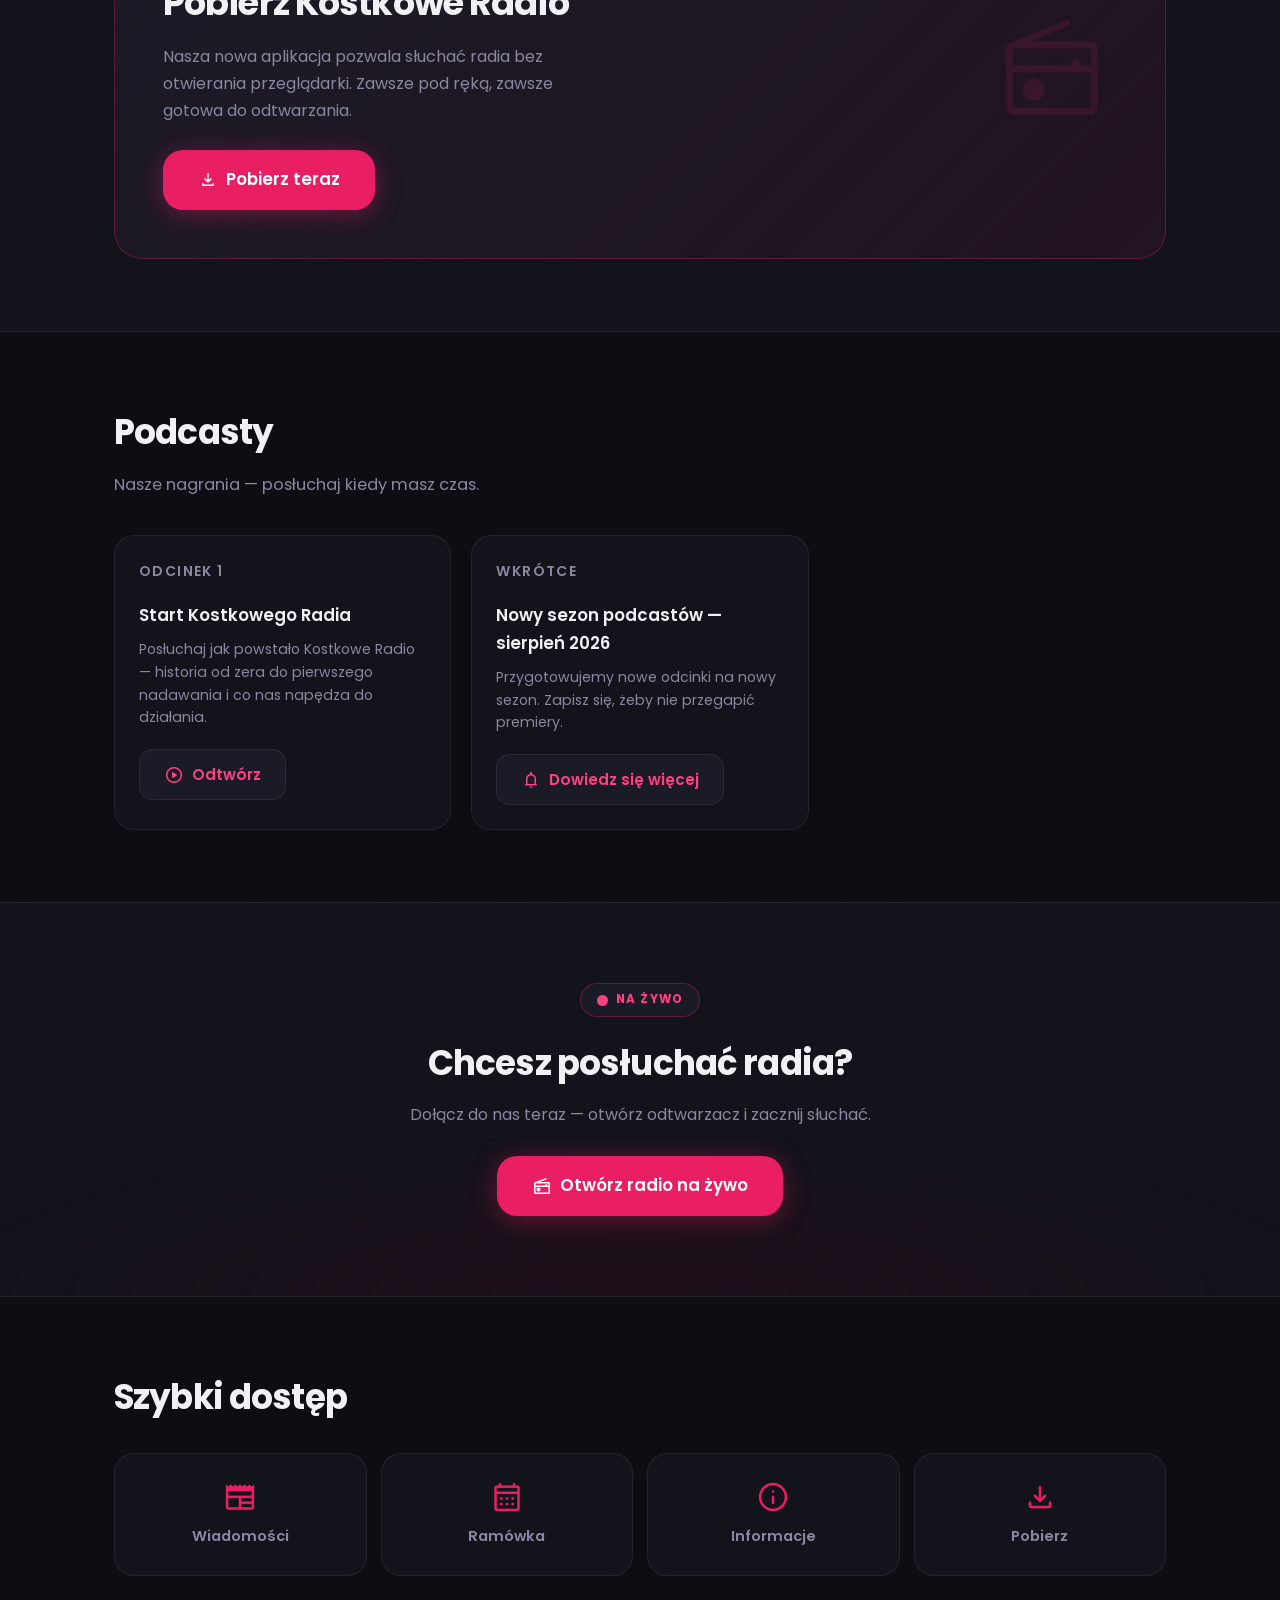
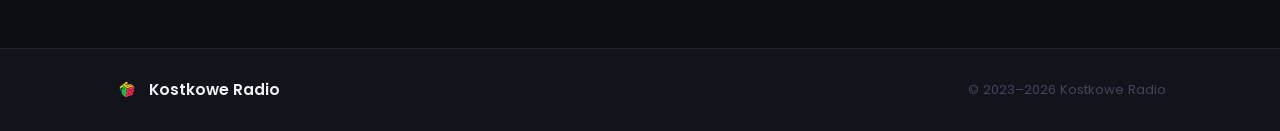
==== commit 33a07b1f: "Update index.html" ====
--- a/index.html
+++ b/index.html
@@ -46,7 +46,6 @@
     <!-- ===== HERO ===== -->
     <section class="hero" aria-label="Baner główny">
       <div class="hero-content">
-        <img src="https://kostkoweradio.github.io/0yg11h.jpg" alt="Hero Kostkowe Radio" class="navbar-logo" />
         <p class="hero-label">🎵 Muzyka na żywo 24/7</p>
         <h1 class="hero-title">Kostkowe Radio</h1>
         <p class="hero-sub">Nadajemy dla Ciebie od 2023 roku — autorskie audycje, hity i dobre brzmienie przez całą dobę.</p>
--- a/style.css
+++ b/style.css
@@ -125,7 +125,7 @@
   position: relative;
   min-height: calc(100vh - var(--nav-h));
   background:
-    url('https://kostkoweradio.github.io/strona-glowna/0yg11h.jpg')
+    url('https://kostkoweradio.github.io/0yg11h.jpg')
     center/cover no-repeat;
   background-color: var(--surface);
   display: flex;
